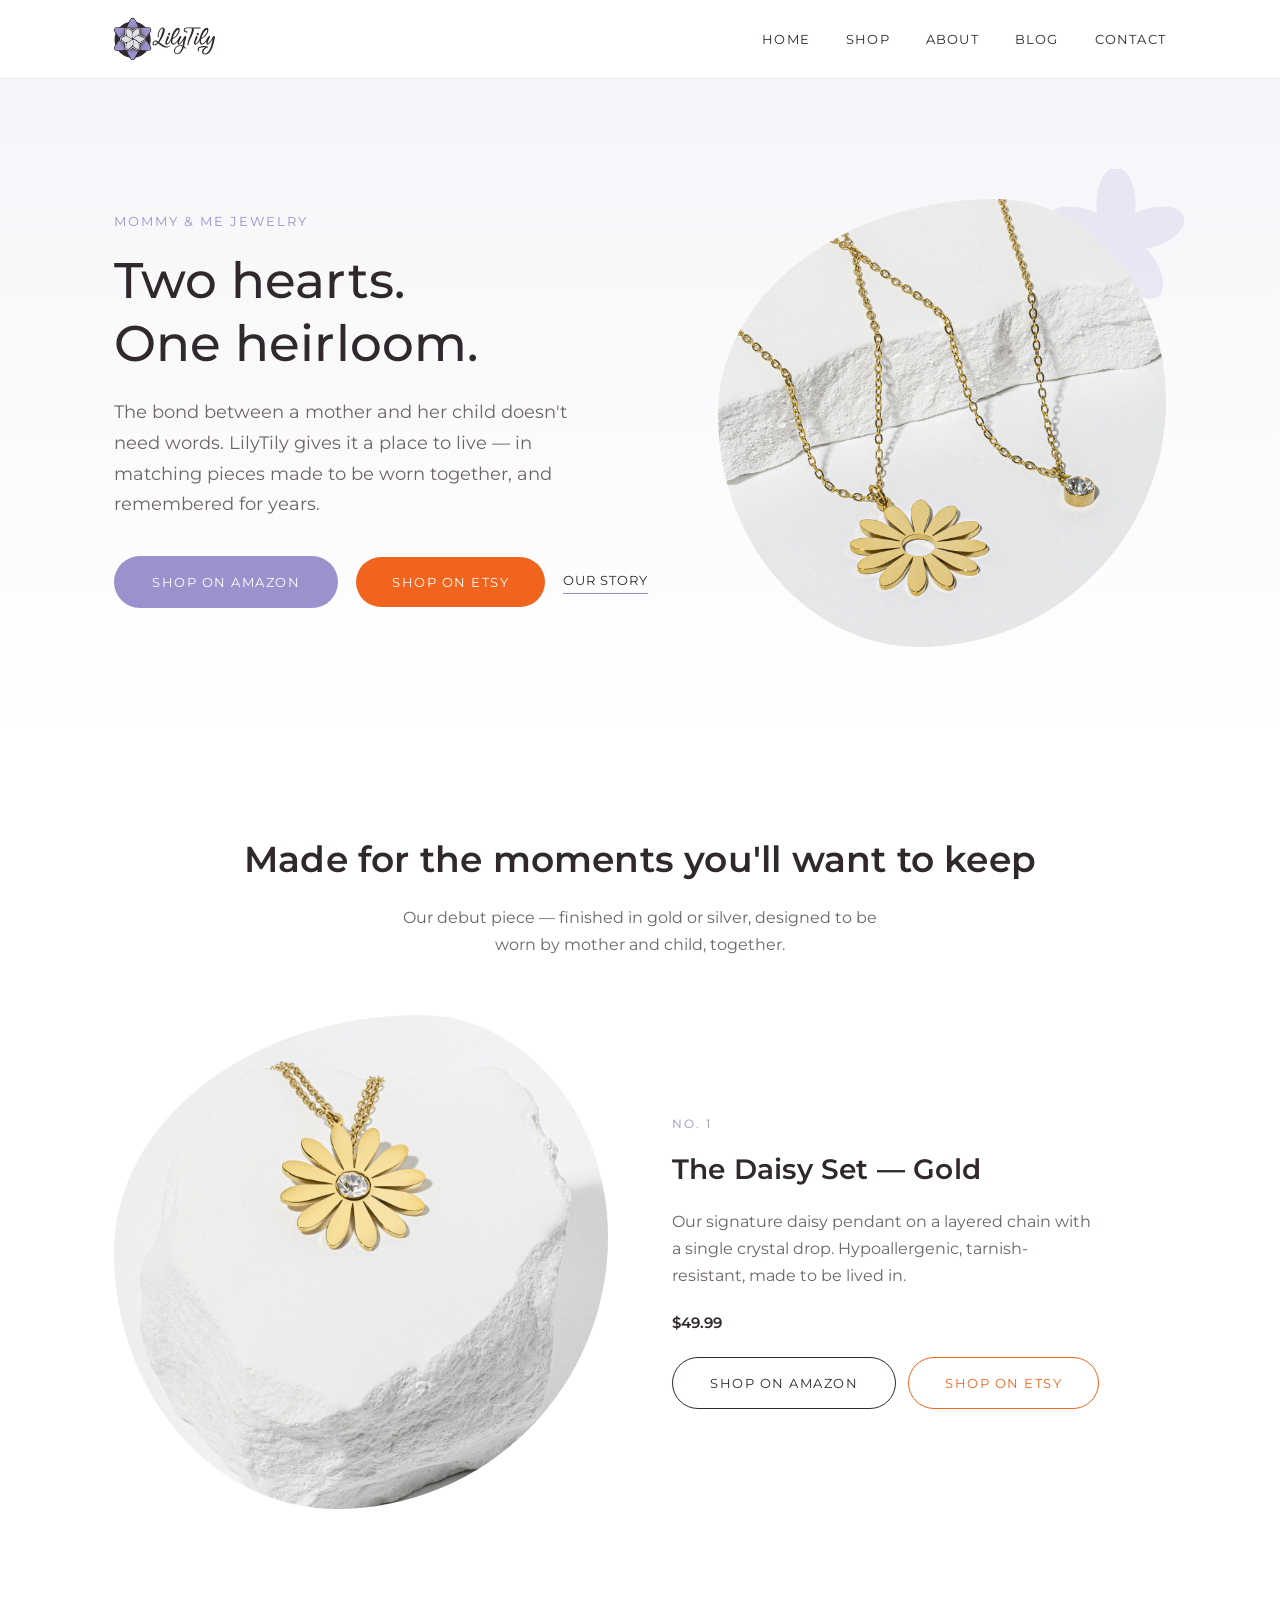
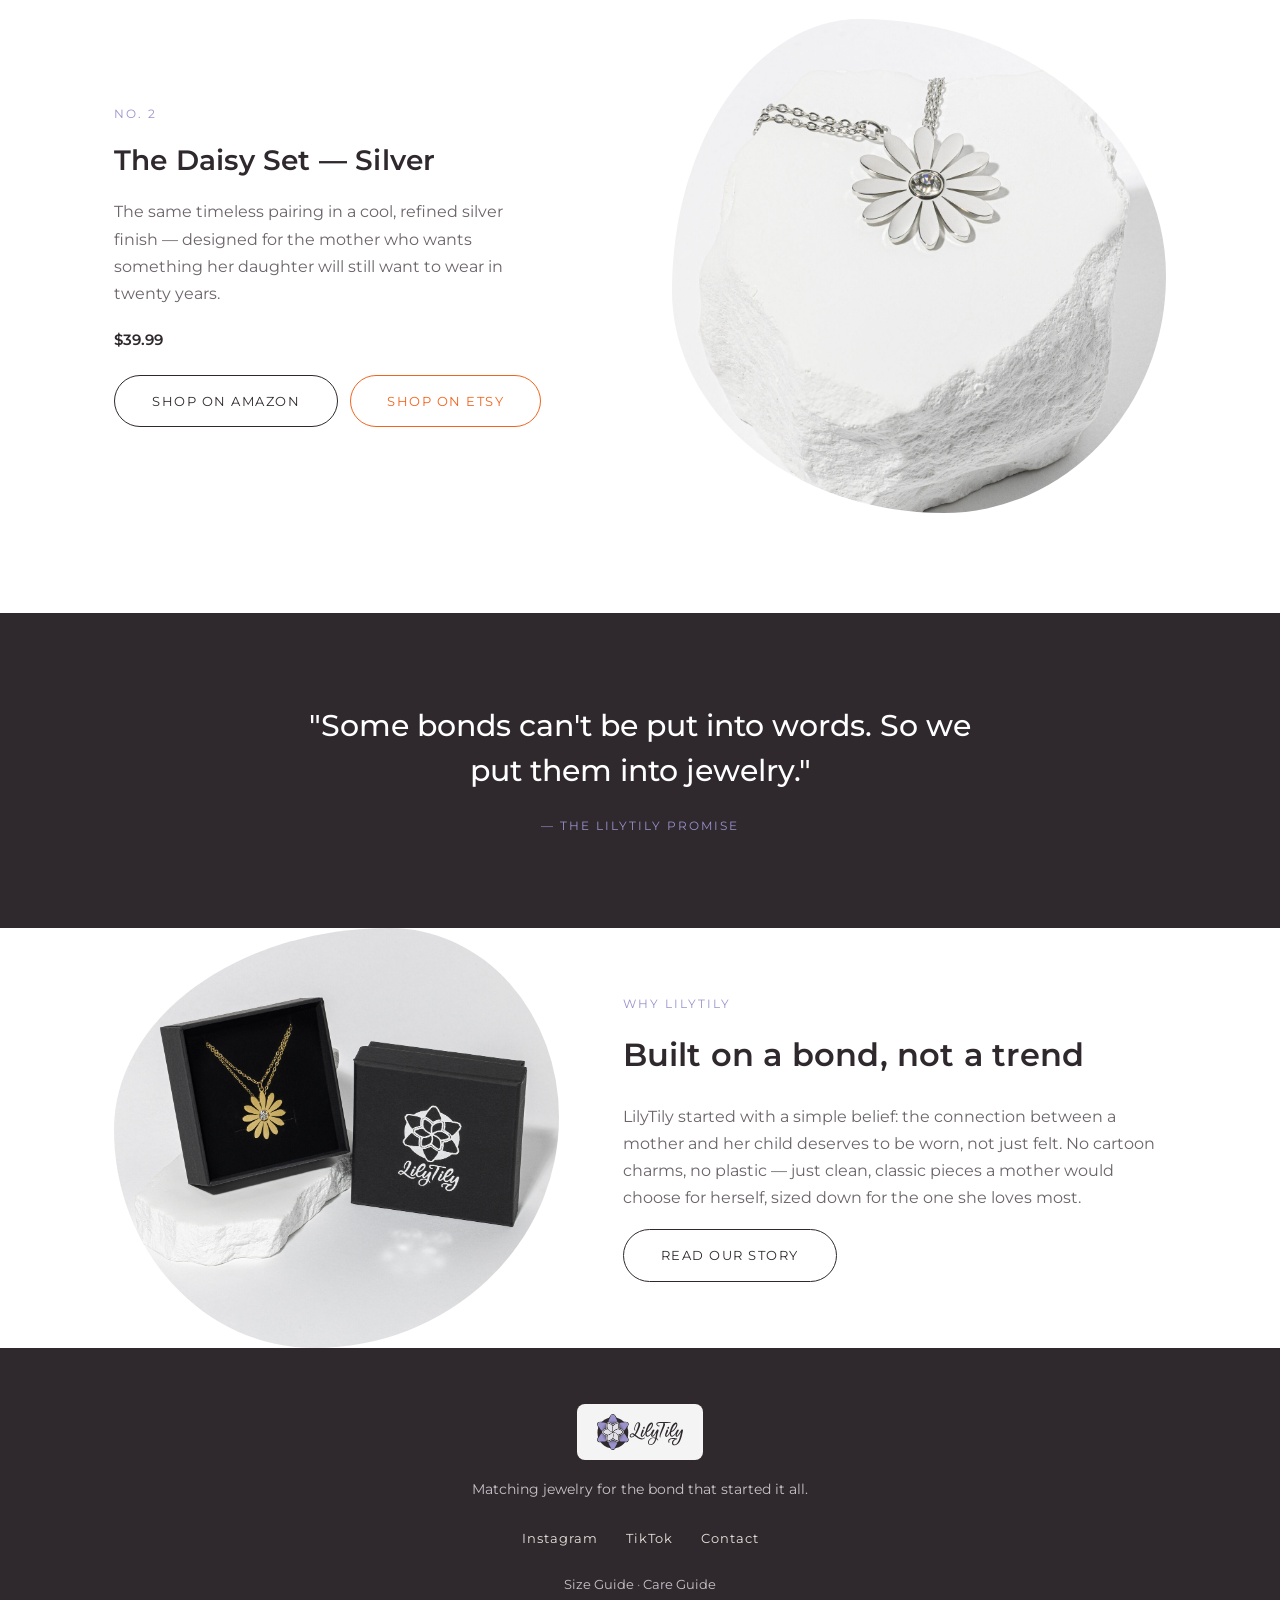
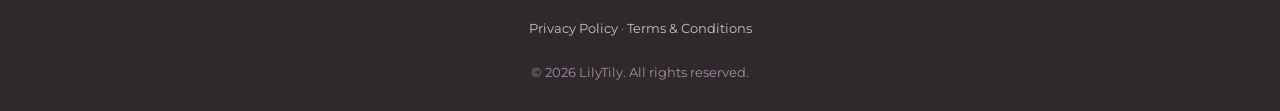
==== index.html @ 94a84ae2 "Initial commit" ====
<!DOCTYPE html>
<html lang="en">
<head>
<meta charset="UTF-8">
<meta name="viewport" content="width=device-width, initial-scale=1.0">
<title>LilyTily — Matching Mommy &amp; Me Jewelry</title>
<meta name="description" content="Classy, matching mommy-and-me jewelry sets — made to hold the moments you share.">
<link rel="preconnect" href="https://fonts.googleapis.com">
<link href="https://fonts.googleapis.com/css2?family=Montserrat:wght@400;500;600;700&display=swap" rel="stylesheet">
<link rel="stylesheet" href="css/styles.css">
</head>
<body>

<header>
  <div class="nav">
    <a href="index.html" class="logo"><img src="assets/logo.svg" alt="LilyTily"></a>
    <ul>
      <li><a href="index.html">Home</a></li>
      <li><a href="shop.html">Shop</a></li>
      <li><a href="about.html">About</a></li>
      <li><a href="https://lilytily.substack.com/" target="_blank" rel="noopener">Blog</a></li>
      <li><a href="contact.html">Contact</a></li>
    </ul>
    <button class="nav-toggle" aria-label="Toggle menu"><span></span><span></span><span></span></button>
  </div>
</header>

<section class="hero">
  <div class="wrap hero-grid">
    <div class="reveal">
      <span class="hero-eyebrow">Mommy &amp; Me Jewelry</span>
      <h1>Two hearts.<br>One heirloom.</h1>
      <p>The bond between a mother and her child doesn't need words. LilyTily gives it a place to live — in matching pieces made to be worn together, and remembered for years.</p>
      <div class="hero-actions">
        <a href="https://www.amazon.com/REPLACE-WITH-YOUR-LISTING-LINK" class="btn">Shop on Amazon</a>
        <a href="https://www.etsy.com/shop/LilyTilyShop" class="btn-etsy" target="_blank" rel="noopener">Shop on Etsy</a>
        <a href="about.html" class="text-link">Our Story</a>
      </div>
    </div>
    <div class="hero-visual reveal reveal-delay-1">
      <div class="bloom">
        <svg viewBox="0 0 100 100" style="color:var(--rose-gold)"><g fill="currentColor"><ellipse cx="50" cy="25" rx="14" ry="26"/><ellipse cx="50" cy="25" rx="14" ry="26" transform="rotate(72 50 50)"/><ellipse cx="50" cy="25" rx="14" ry="26" transform="rotate(144 50 50)"/><ellipse cx="50" cy="25" rx="14" ry="26" transform="rotate(216 50 50)"/><ellipse cx="50" cy="25" rx="14" ry="26" transform="rotate(288 50 50)"/></g></svg>
      </div>
      <div class="photo">
        <img src="assets/products/daisy-gold-lifestyle.jpg" alt="The Daisy Set necklace, gold finish">
      </div>
    </div>
  </div>
</section>

<section>
  <div class="wrap">
    <h2 class="section-title reveal">Made for the moments you'll want to keep</h2>
    <p class="section-sub reveal">Our debut piece — finished in gold or silver, designed to be worn by mother and child, together.</p>

    <div class="feature-row reveal">
      <div class="photo"><img src="assets/products/daisy-gold-closeup.jpg" alt="The Daisy Set pendant close-up, gold finish"></div>
      <div>
        <span class="eyebrow">No. 1</span>
        <h3>The Daisy Set — Gold</h3>
        <p>Our signature daisy pendant on a layered chain with a single crystal drop. Hypoallergenic, tarnish-resistant, made to be lived in.</p>
        <span class="price">$49.99</span>
        <div class="shop-actions">
          <a href="https://www.amazon.com/REPLACE-WITH-YOUR-LISTING-LINK" class="btn-outline">Shop on Amazon</a>
          <a href="https://www.etsy.com/shop/LilyTilyShop" class="btn-etsy btn-etsy-outline" target="_blank" rel="noopener">Shop on Etsy</a>
        </div>
      </div>
    </div>

    <div class="feature-row reverse reveal">
      <div class="photo photo-alt"><img src="assets/products/daisy-silver-closeup.jpg" alt="The Daisy Set pendant close-up, silver finish"></div>
      <div>
        <span class="eyebrow">No. 2</span>
        <h3>The Daisy Set — Silver</h3>
        <p>The same timeless pairing in a cool, refined silver finish — designed for the mother who wants something her daughter will still want to wear in twenty years.</p>
        <span class="price">$39.99</span>
        <div class="shop-actions">
          <a href="https://www.amazon.com/REPLACE-WITH-YOUR-LISTING-LINK" class="btn-outline">Shop on Amazon</a>
          <a href="https://www.etsy.com/shop/LilyTilyShop" class="btn-etsy btn-etsy-outline" target="_blank" rel="noopener">Shop on Etsy</a>
        </div>
      </div>
    </div>
  </div>
</section>

<div class="pull-quote reveal">
  <blockquote>"Some bonds can't be put into words. So we put them into jewelry."</blockquote>
  <cite>— The LilyTily Promise</cite>
</div>

<section class="story">
  <div class="wrap story-grid">
    <div class="story-image photo reveal">
      <img src="assets/products/daisy-gold-packaging.jpg" alt="The Daisy Set in LilyTily packaging">
    </div>
    <div class="reveal reveal-delay-1">
      <span class="eyebrow">Why LilyTily</span>
      <h2>Built on a bond, not a trend</h2>
      <p>LilyTily started with a simple belief: the connection between a mother and her child deserves to be worn, not just felt. No cartoon charms, no plastic — just clean, classic pieces a mother would choose for herself, sized down for the one she loves most.</p>
      <a href="about.html" class="btn-outline">Read Our Story</a>
    </div>
  </div>
</section>

<footer>
  <div class="logo"><img src="assets/logo.svg" alt="LilyTily"></div>
  <p class="tagline">Matching jewelry for the bond that started it all.</p>
  <div class="social">
    <a href="#">Instagram</a>
    <a href="#">TikTok</a>
    <a href="contact.html">Contact</a>
  </div>
  <p class="copyright"><a href="size.html" style="color:#c9c2c8;">Size Guide</a> &middot; <a href="care.html" style="color:#c9c2c8;">Care Guide</a></p>
  <p class="copyright">
    <a href="privacy.html" style="color:#c9c2c8;">Privacy Policy</a> &middot;
    <a href="terms.html" style="color:#c9c2c8;">Terms &amp; Conditions</a>
  </p>
  <p class="copyright">&copy; 2026 LilyTily. All rights reserved.</p>
</footer>

<script src="assets/reveal.js"></script>
<script src="assets/nav.js"></script>
</body>
</html>
---- css/styles.css ----
/* LilyTily — shared styles */
:root {
  --ivory: #FFFFFF;
  --blush: #DFDFE5;
  --rose-gold: #9992CC;
  --charcoal: #2F292E;
  --gold: #9992CC;
  --muted: #6b6469;
}

* { box-sizing: border-box; margin: 0; padding: 0; }

html { scroll-behavior: smooth; }

body {
  font-family: 'Montserrat', Arial, sans-serif;
  color: var(--charcoal);
  background: var(--ivory);
  line-height: 1.7;
  overflow-x: hidden;
}

h2, h3, .serif {
  font-family: 'Montserrat', Arial, sans-serif;
  font-weight: 600;
  letter-spacing: 0.2px;
}

h1 {
  font-family: 'Montserrat', Arial, sans-serif;
  font-weight: 500;
  letter-spacing: 0.2px;
  line-height: 1.25;
}

a { color: var(--rose-gold); text-decoration: none; }
img { max-width: 100%; display: block; }

.wrap { max-width: 1100px; margin: 0 auto; padding: 0 24px; }
.wrap-narrow { max-width: 720px; margin: 0 auto; padding: 0 24px; }

/* Scroll reveal */
.reveal {
  opacity: 0;
  transform: translateY(24px);
  transition: opacity 0.8s ease, transform 0.8s ease;
}
.reveal.is-visible { opacity: 1; transform: translateY(0); }
.reveal-delay-1 { transition-delay: 0.12s; }
.reveal-delay-2 { transition-delay: 0.24s; }

/* Header */
header {
  background: rgba(255,255,255,0.92);
  backdrop-filter: blur(6px);
  border-bottom: 1px solid #ece9ec;
  position: sticky;
  top: 0;
  z-index: 10;
}
.nav {
  display: flex;
  align-items: center;
  justify-content: space-between;
  padding: 18px 24px;
  max-width: 1100px;
  margin: 0 auto;
  position: relative;
}
.logo { display: flex; align-items: center; }
.logo img { height: 42px; }
.nav ul {
  list-style: none;
  display: flex;
  gap: 36px;
}
.nav a {
  color: var(--charcoal);
  font-size: 13px;
  letter-spacing: 1.2px;
  text-transform: uppercase;
}
.nav a:hover { color: var(--rose-gold); }

/* Mobile nav toggle */
.nav-toggle {
  display: none;
  flex-direction: column;
  justify-content: center;
  gap: 5px;
  width: 32px;
  height: 32px;
  background: none;
  border: none;
  cursor: pointer;
  padding: 0;
}
.nav-toggle span {
  display: block;
  width: 100%;
  height: 2px;
  background: var(--charcoal);
  transition: transform 0.2s ease, opacity 0.2s ease;
}
.nav.open .nav-toggle span:nth-child(1) { transform: translateY(7px) rotate(45deg); }
.nav.open .nav-toggle span:nth-child(2) { opacity: 0; }
.nav.open .nav-toggle span:nth-child(3) { transform: translateY(-7px) rotate(-45deg); }

/* Decorative flower motif (brand mark, reused as soft texture) */
.bloom {
  position: absolute;
  opacity: 0.16;
  z-index: 0;
  pointer-events: none;
}
.bloom svg { width: 100%; height: 100%; display: block; }

/* Organic blob shapes for image placeholders */
.blob {
  position: relative;
  background: linear-gradient(135deg, var(--blush) 0%, #efeef5 100%);
  border-radius: 62% 38% 55% 45% / 48% 45% 55% 52%;
  display: flex;
  align-items: center;
  justify-content: center;
  overflow: hidden;
}
.blob::after {
  content: '';
  position: absolute;
  inset: 0;
  background: radial-gradient(circle at 30% 25%, rgba(255,255,255,0.5), transparent 60%);
}
.blob .bloom-icon {
  width: 46%;
  opacity: 0.55;
  position: relative;
  z-index: 1;
}
.blob-alt {
  border-radius: 38% 62% 45% 55% / 55% 52% 48% 45%;
  background: linear-gradient(135deg, #efeef5 0%, var(--blush) 100%);
}

/* Hero */
.hero {
  position: relative;
  padding: 120px 24px 110px;
  background: linear-gradient(180deg, #f6f5f9 0%, var(--ivory) 100%);
  overflow: hidden;
}
.hero-grid {
  display: grid;
  grid-template-columns: 1.1fr 0.9fr;
  gap: 56px;
  align-items: center;
  position: relative;
  z-index: 1;
}
.hero-eyebrow {
  font-size: 13px;
  letter-spacing: 2px;
  text-transform: uppercase;
  color: var(--rose-gold);
  margin-bottom: 18px;
  display: block;
}
.hero h1 { font-size: 50px; margin-bottom: 22px; }
.hero p {
  font-size: 18px;
  max-width: 480px;
  margin-bottom: 36px;
  color: var(--muted);
}
.hero-actions { display: flex; gap: 18px; align-items: center; flex-wrap: wrap; }
.shop-actions { display: flex; gap: 12px; flex-wrap: wrap; align-items: center; margin-top: 8px; }
.btn-etsy {
  display: inline-block;
  background: #F1641E;
  color: #fff;
  padding: 14px 36px;
  border-radius: 999px;
  font-size: 13px;
  letter-spacing: 1.5px;
  text-transform: uppercase;
  transition: background 0.25s ease, transform 0.25s ease;
}
.btn-etsy:hover { background: var(--charcoal); transform: translateY(-1px); }
.btn-etsy.btn-etsy-outline {
  background: none;
  border: 1px solid #F1641E;
  color: #F1641E;
}
.btn-etsy.btn-etsy-outline:hover { background: #F1641E; color: #fff; }
.hero-visual {
  position: relative;
  height: 420px;
}
.hero-visual .blob { width: 100%; height: 100%; }
.hero-visual .bloom { width: 140px; height: 140px; top: -30px; right: -20px; }

.btn {
  display: inline-block;
  background: var(--rose-gold);
  color: #fff;
  padding: 15px 38px;
  border-radius: 999px;
  font-size: 13px;
  letter-spacing: 1.5px;
  text-transform: uppercase;
  transition: background 0.25s ease, transform 0.25s ease;
}
.btn:hover { background: var(--charcoal); transform: translateY(-1px); }
.btn-outline {
  display: inline-block;
  border: 1px solid var(--charcoal);
  color: var(--charcoal);
  padding: 14px 37px;
  border-radius: 999px;
  font-size: 13px;
  letter-spacing: 1.5px;
  text-transform: uppercase;
  transition: background 0.25s ease, color 0.25s ease;
}
.btn-outline:hover { background: var(--charcoal); color: #fff; }
.text-link {
  font-size: 13px;
  letter-spacing: 1px;
  text-transform: uppercase;
  color: var(--charcoal);
  border-bottom: 1px solid var(--rose-gold);
  padding-bottom: 2px;
}

/* Sections */
section { padding: 100px 0; position: relative; }
.section-title {
  text-align: center;
  font-size: 36px;
  margin-bottom: 14px;
}
.section-sub {
  text-align: center;
  color: var(--muted);
  max-width: 480px;
  margin: 0 auto 56px;
}

/* Pull quote */
.pull-quote {
  text-align: center;
  padding: 90px 24px;
  background: var(--charcoal);
  color: #fff;
  position: relative;
}
.pull-quote blockquote {
  font-size: 30px;
  font-weight: 500;
  max-width: 680px;
  margin: 0 auto 18px;
  line-height: 1.5;
}
.pull-quote cite {
  font-size: 12px;
  letter-spacing: 2px;
  text-transform: uppercase;
  color: var(--gold);
  font-style: normal;
}

/* Featured / alternating product rows */
.feature-row {
  display: grid;
  grid-template-columns: 1fr 1fr;
  gap: 64px;
  align-items: center;
  margin-bottom: 110px;
}
.feature-row:last-child { margin-bottom: 0; }
.feature-row.reverse > *:first-child { order: 2; }
.feature-row .blob { height: 380px; }
.feature-row .eyebrow {
  font-size: 12px;
  letter-spacing: 2px;
  text-transform: uppercase;
  color: var(--rose-gold);
  margin-bottom: 12px;
  display: block;
}
.feature-row h3 { font-size: 28px; margin-bottom: 14px; }
.feature-row p { color: var(--muted); margin-bottom: 20px; max-width: 420px; }
.feature-row .price { font-size: 15px; font-weight: 600; color: var(--charcoal); margin-bottom: 22px; display: block; }

/* Simple product grid (shop page) */
.grid {
  display: grid;
  grid-template-columns: repeat(3, 1fr);
  gap: 40px;
}
.card { text-align: center; }
.card .blob { height: 240px; margin-bottom: 24px; }
.card:nth-child(2) { margin-top: 28px; }
.card h3 { font-size: 19px; margin-bottom: 8px; }
.card p { font-size: 14px; color: var(--muted); margin-bottom: 14px; }
.price { font-weight: 600; color: var(--rose-gold); margin-bottom: 18px; }

/* Story / about block */
.story { background: var(--ivory); padding: 0; }
.story-grid {
  display: grid;
  grid-template-columns: 0.9fr 1.1fr;
  gap: 64px;
  align-items: center;
}
.story-image { height: 420px; }
.story .eyebrow {
  font-size: 12px;
  letter-spacing: 2px;
  text-transform: uppercase;
  color: var(--rose-gold);
  margin-bottom: 14px;
  display: block;
}
.story h2 { font-size: 32px; margin-bottom: 20px; }
.story p { color: var(--muted); margin-bottom: 18px; }

/* Footer */
footer {
  background: var(--charcoal);
  color: #e9e3dc;
  padding: 56px 24px 28px;
  text-align: center;
}
footer .logo {
  display: inline-flex;
  justify-content: center;
  background: rgba(255,255,255,0.95);
  padding: 10px 20px;
  border-radius: 8px;
}
footer .logo img { height: 36px; }
footer .tagline { font-size: 14px; color: #c9c2c8; margin-top: 18px; max-width: 360px; margin-left: auto; margin-right: auto; }
footer p.copyright { font-size: 13px; color: #9b939a; margin-top: 22px; }
footer .social { margin-top: 22px; }
footer .social a { color: #e9e3dc; margin: 0 12px; font-size: 13px; letter-spacing: 1px; }
footer .social a:hover { color: var(--gold); }

/* Contact form */
.contact-form { max-width: 520px; margin: 0 auto; }
.contact-form label { display: block; font-size: 13px; letter-spacing: 0.5px; margin-bottom: 6px; text-transform: uppercase; color: var(--muted); }
.contact-form input, .contact-form textarea {
  width: 100%;
  padding: 13px 16px;
  margin-bottom: 22px;
  border: 1px solid #e3e1e6;
  border-radius: 10px;
  background: #fff;
  font-family: inherit;
  font-size: 15px;
}
.contact-form input:focus, .contact-form textarea:focus {
  outline: none;
  border-color: var(--rose-gold);
}

/* Real product photography */
.photo {
  position: relative;
  border-radius: 62% 38% 55% 45% / 48% 45% 55% 52%;
  overflow: hidden;
  background: var(--blush);
}
.photo img {
  width: 100%;
  height: 100%;
  object-fit: cover;
}
.photo-alt { border-radius: 38% 62% 45% 55% / 55% 52% 48% 45%; }

/* Color swatches (gold / silver toggle) */
.swatches { display: flex; align-items: center; gap: 14px; margin-bottom: 26px; }
.swatch-label { font-size: 12px; letter-spacing: 1.5px; text-transform: uppercase; color: var(--muted); }
.swatch {
  width: 30px;
  height: 30px;
  border-radius: 50%;
  border: 2px solid transparent;
  cursor: pointer;
  padding: 0;
  position: relative;
}
.swatch::after {
  content: '';
  position: absolute;
  inset: 4px;
  border-radius: 50%;
}
.swatch-gold::after { background: linear-gradient(135deg, #e9d8a0, #b8943f); }
.swatch-silver::after { background: linear-gradient(135deg, #f3f3f5, #b8b9bf); }
.swatch.active { border-color: var(--rose-gold); }

/* Single-product shop layout */
.product-feature {
  display: grid;
  grid-template-columns: 1fr 1fr;
  gap: 64px;
  align-items: center;
}
.product-feature .photo { height: 460px; }
.product-gallery { display: grid; grid-template-columns: 1fr 1fr; gap: 16px; margin-top: 16px; }
.product-gallery .photo { height: 200px; }

/* Care Guide page */
.care-section { padding: 56px 0; }
.care-section:first-of-type { padding-top: 0; }
.care-heading {
  display: flex;
  align-items: center;
  gap: 10px;
  font-size: 22px;
  margin-bottom: 18px;
  color: var(--charcoal);
}
.care-heading .heading-icon { width: 22px; height: 22px; color: var(--rose-gold); flex-shrink: 0; }
.care-intro { color: var(--muted); max-width: 680px; margin-bottom: 8px; }

.care-icons {
  display: grid;
  grid-template-columns: repeat(3, 1fr);
  gap: 24px;
  margin-top: 32px;
}
.icon-card {
  background: linear-gradient(135deg, var(--blush) 0%, #efeef5 100%);
  border-radius: 28px 14px 28px 14px;
  padding: 28px 22px;
  text-align: center;
}
.icon-card .icon-circle {
  width: 56px;
  height: 56px;
  margin: 0 auto 16px;
  border-radius: 50%;
  background: #fff;
  display: flex;
  align-items: center;
  justify-content: center;
}
.icon-card .icon-circle svg { width: 28px; height: 28px; color: var(--rose-gold); }
.icon-card h4 { font-size: 16px; margin-bottom: 6px; color: var(--charcoal); }
.icon-card p { font-size: 14px; color: var(--muted); margin: 0; line-height: 1.5; }

.checklist { list-style: none; margin-top: 22px; }
.checklist li {
  display: flex;
  align-items: flex-start;
  gap: 14px;
  margin-bottom: 18px;
  color: var(--muted);
}
.checklist .item-icon {
  width: 26px;
  height: 26px;
  flex-shrink: 0;
  border-radius: 50%;
  background: var(--rose-gold);
  display: flex;
  align-items: center;
  justify-content: center;
  margin-top: 1px;
}
.checklist .item-icon svg { width: 14px; height: 14px; color: #fff; }
.checklist strong { color: var(--charcoal); }

.avoid-list { list-style: none; margin-top: 22px; }
.avoid-list li {
  display: flex;
  align-items: flex-start;
  gap: 14px;
  margin-bottom: 18px;
  color: var(--muted);
}
.avoid-list .item-icon {
  width: 26px;
  height: 26px;
  flex-shrink: 0;
  border-radius: 50%;
  border: 1.5px solid var(--charcoal);
  display: flex;
  align-items: center;
  justify-content: center;
  margin-top: 1px;
}
.avoid-list .item-icon svg { width: 14px; height: 14px; color: var(--charcoal); }
.avoid-list strong { color: var(--charcoal); }

.clean-grid {
  display: grid;
  grid-template-columns: 1fr 1fr;
  gap: 28px;
  margin-top: 22px;
}
.clean-col {
  background: #fbfafc;
  border: 1px solid #ece9ec;
  border-radius: 20px;
  padding: 26px 24px;
}
.clean-col h4 {
  font-size: 15px;
  letter-spacing: 0.5px;
  color: var(--rose-gold);
  text-transform: uppercase;
  margin-bottom: 14px;
}
.clean-col p { color: var(--muted); font-size: 15px; }
.step-list { list-style: none; counter-reset: step; }
.step-list li {
  counter-increment: step;
  display: flex;
  gap: 12px;
  margin-bottom: 14px;
  color: var(--muted);
  font-size: 15px;
}
.step-list li::before {
  content: counter(step);
  flex-shrink: 0;
  width: 22px;
  height: 22px;
  border-radius: 50%;
  background: var(--charcoal);
  color: #fff;
  font-size: 12px;
  font-weight: 600;
  display: flex;
  align-items: center;
  justify-content: center;
}

.care-closing {
  text-align: center;
  font-size: 14px;
  color: var(--muted);
  margin-top: 8px;
}

@media (max-width: 768px) {
  .care-icons { grid-template-columns: 1fr; }
  .clean-grid { grid-template-columns: 1fr; }
}

/* Size Guide page */
.size-at-a-glance {
  display: grid;
  grid-template-columns: 1fr 1fr;
  gap: 24px;
  margin-top: 28px;
}
.size-card {
  border-radius: 24px;
  padding: 30px 28px;
}
.size-card.mom { background: var(--blush); }
.size-card.daughter { background: #eef0f6; }
.size-card .size-card-head {
  display: flex;
  align-items: center;
  gap: 10px;
  margin-bottom: 14px;
}
.size-card .size-card-head svg { width: 22px; height: 22px; color: var(--rose-gold); }
.size-card .size-card-head span {
  font-size: 13px;
  letter-spacing: 0.5px;
  text-transform: uppercase;
  color: var(--charcoal);
  font-weight: 600;
}
.size-card .size-length {
  font-size: 32px;
  color: var(--rose-gold);
  margin-bottom: 14px;
}
.size-card p { color: var(--muted); font-size: 14px; margin-bottom: 6px; }
.size-card p:last-child { margin-bottom: 0; }
.size-card p em { color: var(--charcoal); font-style: italic; }

.size-table-wrap { overflow-x: auto; margin-top: 24px; }
.size-table { width: 100%; border-collapse: collapse; font-size: 14px; }
.size-table th {
  background: var(--charcoal);
  color: #fff;
  text-align: left;
  padding: 12px 16px;
  font-size: 13px;
  letter-spacing: 0.4px;
  text-transform: uppercase;
}
.size-table td {
  padding: 12px 16px;
  border-bottom: 1px solid #ece9ec;
  color: var(--muted);
}
.size-table td strong { color: var(--charcoal); }
.size-table tr:last-child td { border-bottom: none; }
.size-dot-row { display: flex; gap: 3px; }
.size-dot-row span {
  width: 6px;
  height: 6px;
  border-radius: 50%;
  background: var(--rose-gold);
  display: inline-block;
}

.extender-note {
  background: #fbf6ec;
  border: 1px solid #ecdfc3;
  border-radius: 18px;
  padding: 22px 26px;
  margin-top: 26px;
}
.extender-note h4 {
  font-size: 14px;
  letter-spacing: 0.5px;
  text-transform: uppercase;
  color: var(--rose-gold);
  margin-bottom: 8px;
}
.extender-note p { color: var(--muted); font-size: 15px; margin: 0; }

.measure-steps { list-style: none; margin-top: 22px; counter-reset: mstep; }
.measure-steps li {
  counter-increment: mstep;
  display: flex;
  gap: 14px;
  align-items: flex-start;
  margin-bottom: 16px;
  color: var(--muted);
}
.measure-steps li::before {
  content: counter(mstep);
  flex-shrink: 0;
  width: 26px;
  height: 26px;
  border-radius: 50%;
  background: var(--rose-gold);
  color: #fff;
  font-size: 13px;
  font-weight: 600;
  display: flex;
  align-items: center;
  justify-content: center;
}

@media (max-width: 768px) {
  .size-at-a-glance { grid-template-columns: 1fr; }
  .size-table { font-size: 13px; }
}

/* Legal pages */
.legal { padding: 60px 0 100px; }
.legal h2 { font-size: 22px; margin: 44px 0 14px; }
.legal h2:first-child { margin-top: 0; }
.legal p, .legal li { color: var(--muted); margin-bottom: 14px; }
.legal ul { padding-left: 22px; margin-bottom: 14px; }
.legal .updated { font-size: 13px; color: var(--muted); margin-bottom: 40px; display: block; }
.legal strong { color: var(--charcoal); }

@media (max-width: 860px) {
  .hero-grid { grid-template-columns: 1fr; text-align: center; }
  .hero p { margin-left: auto; margin-right: auto; }
  .hero-actions { justify-content: center; }
  .hero-visual { height: 280px; order: -1; }
  .feature-row, .feature-row.reverse { grid-template-columns: 1fr; }
  .feature-row.reverse > *:first-child { order: 0; }
  .story-grid { grid-template-columns: 1fr; }
  .product-feature { grid-template-columns: 1fr; }
  .swatches { justify-content: center; }
}

@media (max-width: 768px) {
  .nav-toggle { display: flex; }
  .nav ul {
    display: none;
    position: absolute;
    top: 100%;
    left: 0;
    right: 0;
    flex-direction: column;
    gap: 0;
    background: #fff;
    border-bottom: 1px solid #ece9ec;
    padding: 8px 24px 16px;
    box-shadow: 0 8px 16px rgba(0,0,0,0.04);
  }
  .nav.open ul { display: flex; }
  .nav ul li { padding: 12px 0; border-top: 1px solid #f1eff2; }
  .nav ul li:first-child { border-top: none; }
  .hero h1 { font-size: 32px; }
  .pull-quote blockquote { font-size: 22px; }
  .grid { grid-template-columns: 1fr; }
  .card:nth-child(2) { margin-top: 0; }
}
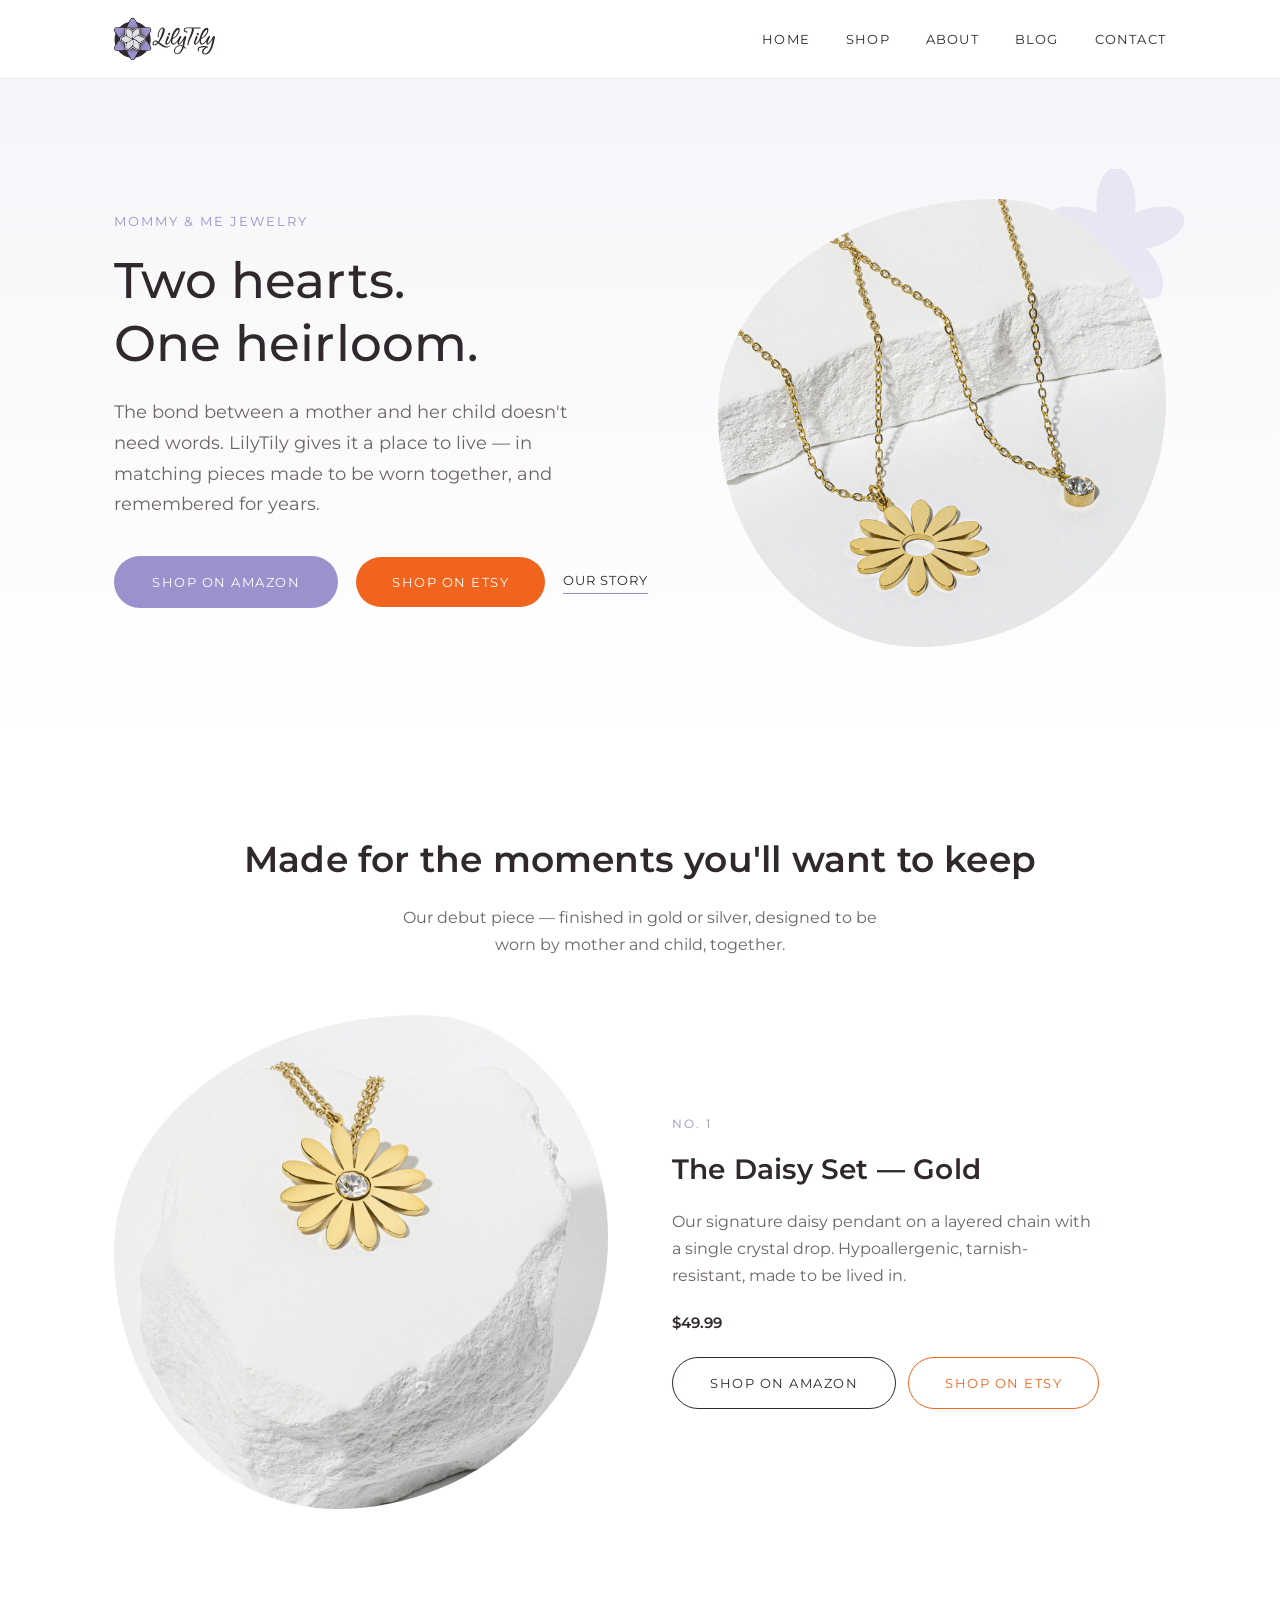
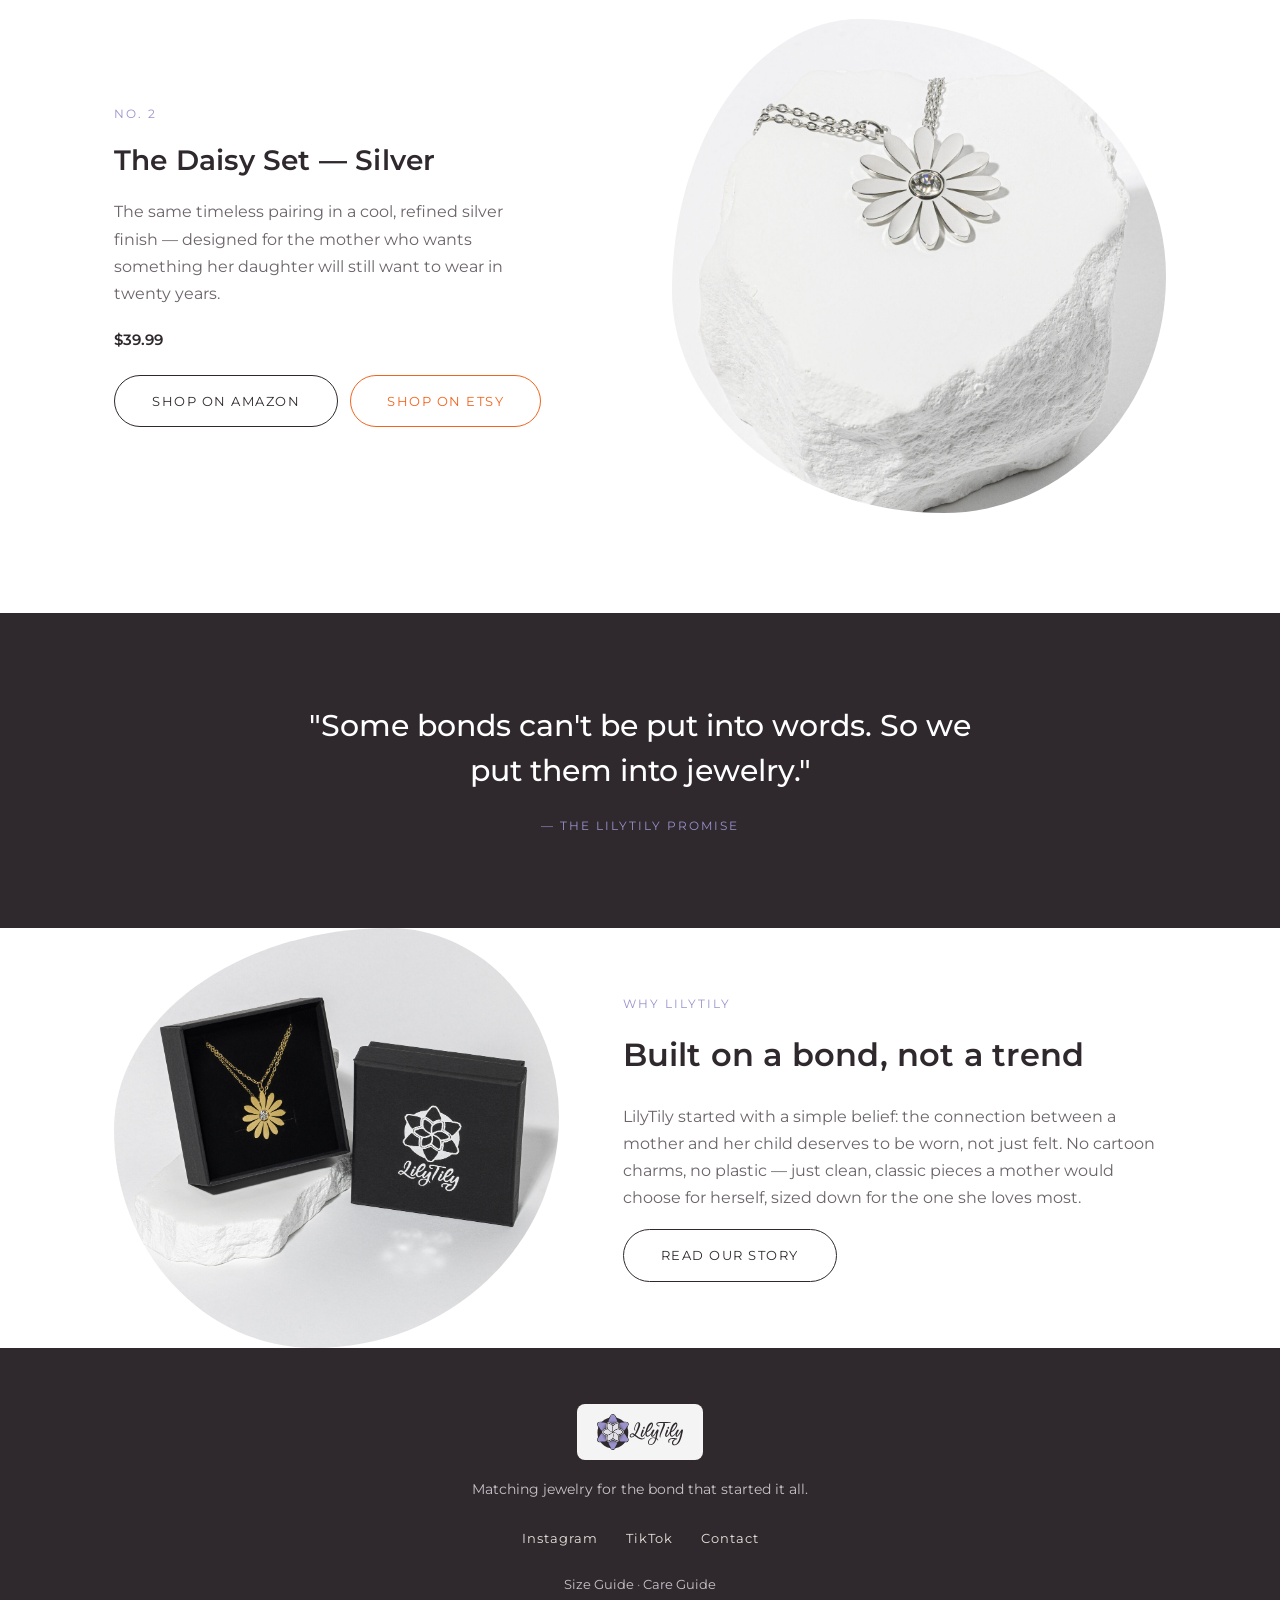
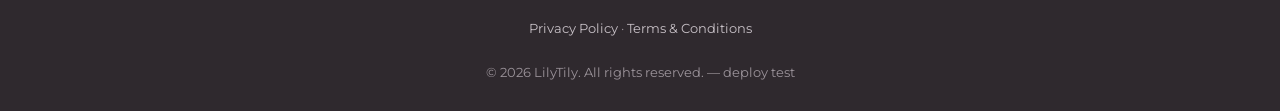
==== commit 5e2db468: "Update index.html" ====
--- a/index.html
+++ b/index.html
@@ -115,7 +115,7 @@
     <a href="privacy.html" style="color:#c9c2c8;">Privacy Policy</a> &middot;
     <a href="terms.html" style="color:#c9c2c8;">Terms &amp; Conditions</a>
   </p>
-  <p class="copyright">&copy; 2026 LilyTily. All rights reserved.</p>
+  <p class="copyright">&copy; 2026 LilyTily. All rights reserved. — deploy test</p>
 </footer>
 
 <script src="assets/reveal.js"></script>
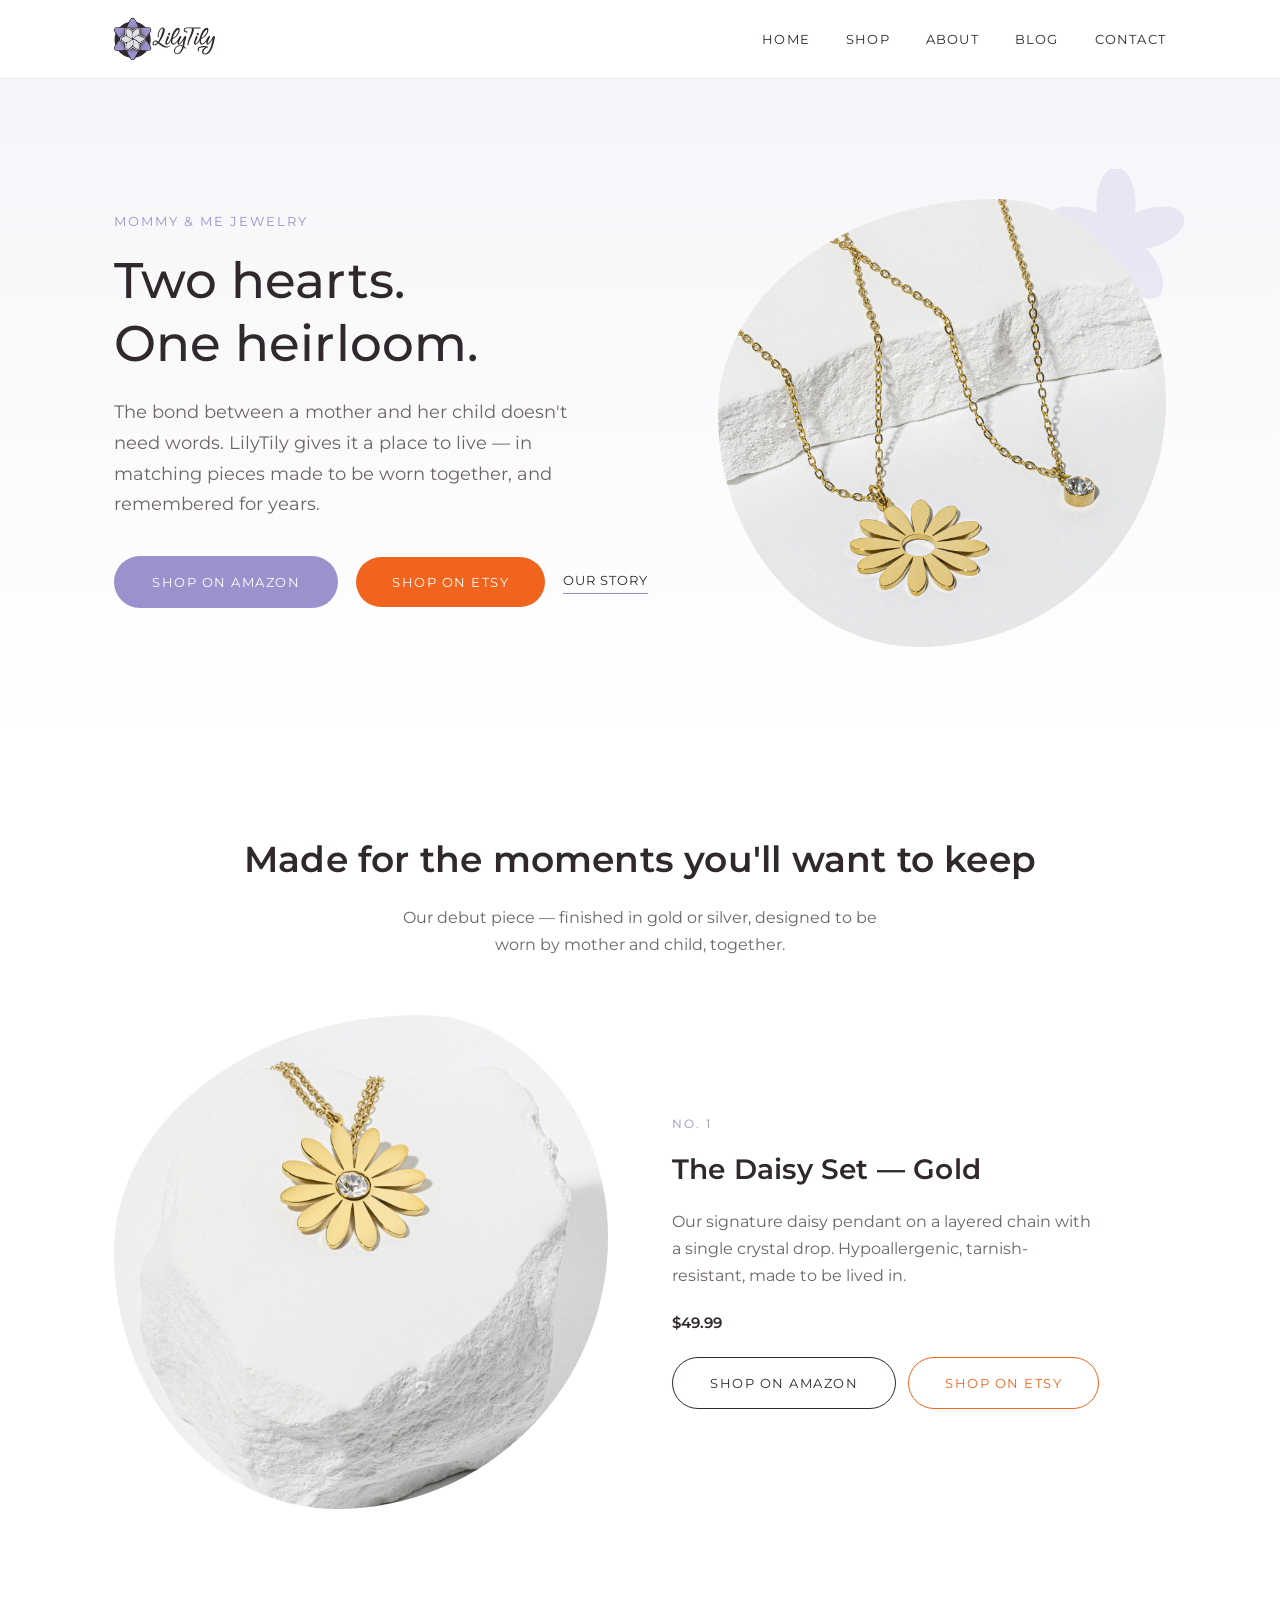
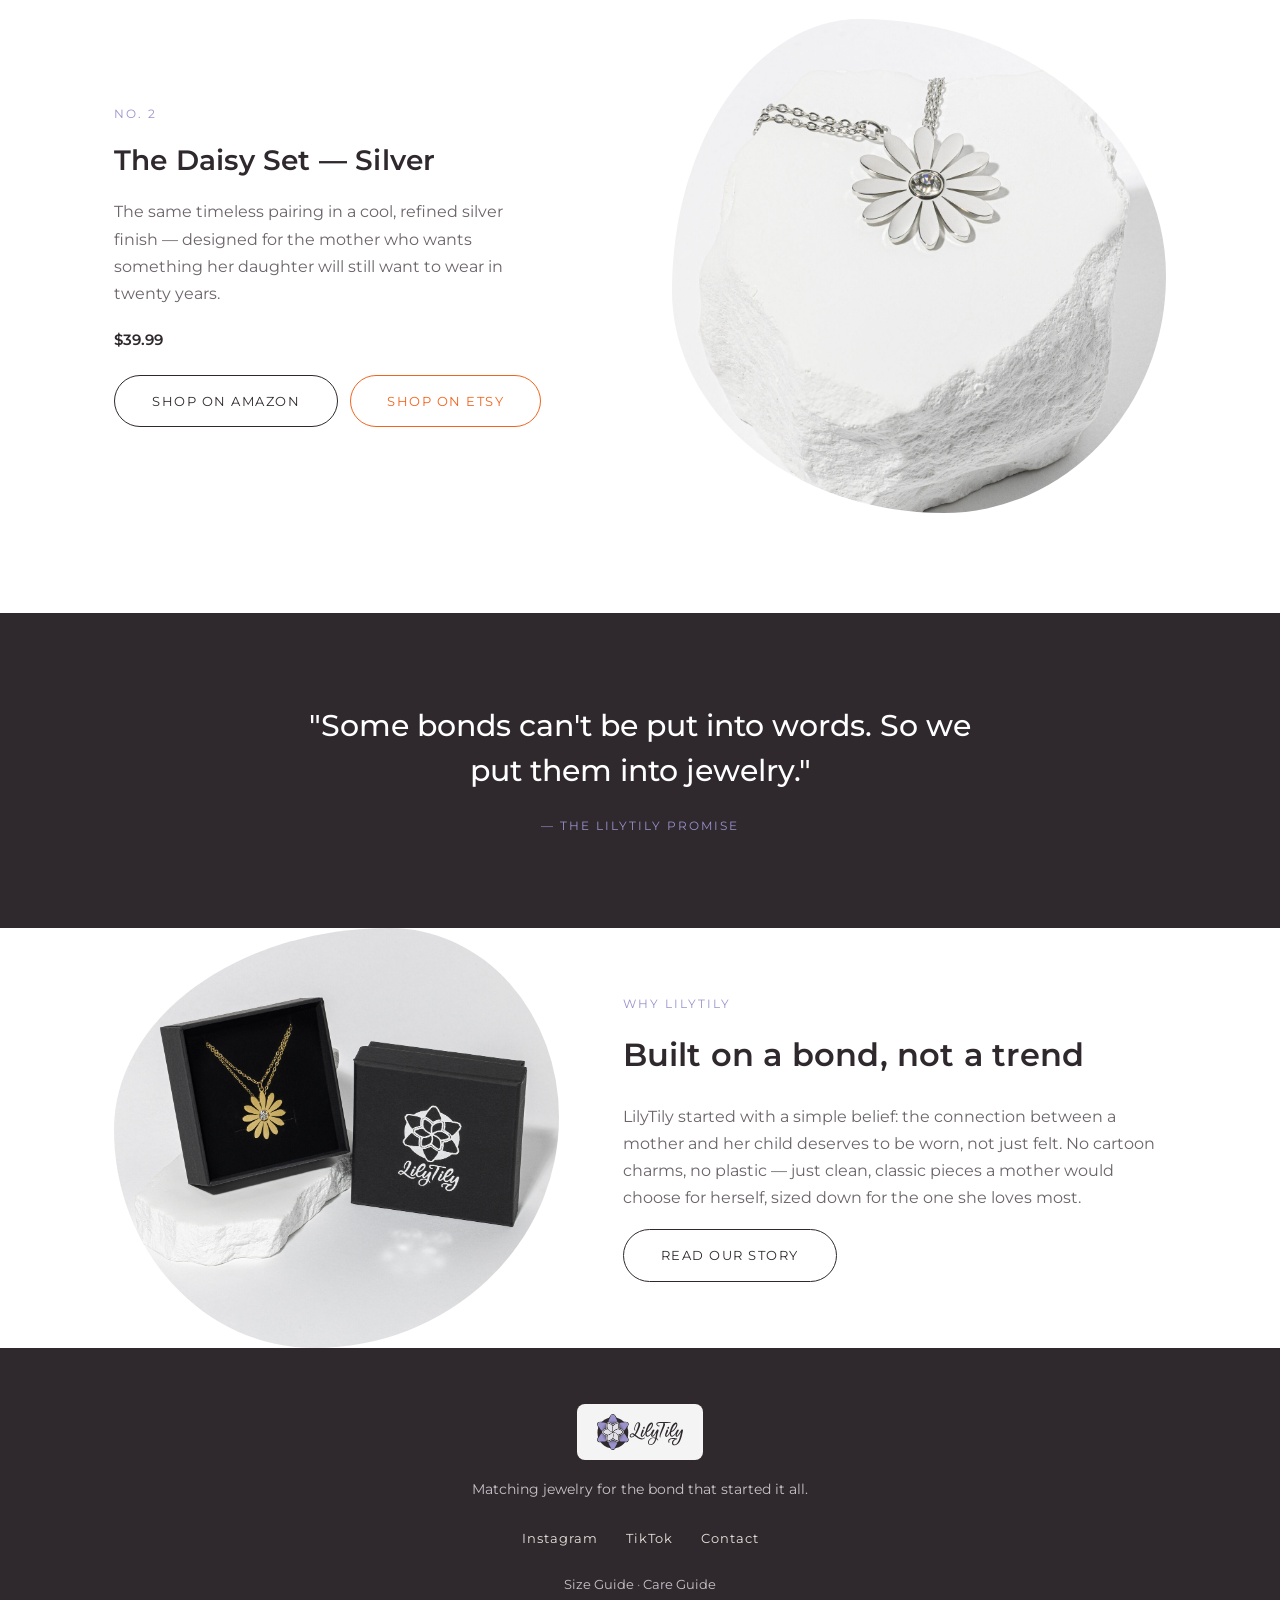
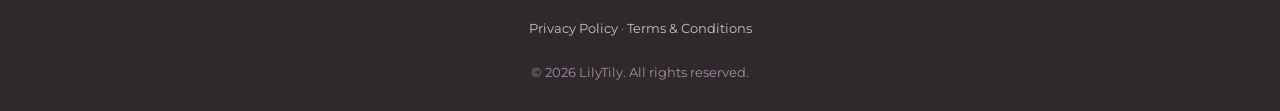
==== commit 4e331f9d: "Update index.html" ====
--- a/index.html
+++ b/index.html
@@ -115,7 +115,7 @@
     <a href="privacy.html" style="color:#c9c2c8;">Privacy Policy</a> &middot;
     <a href="terms.html" style="color:#c9c2c8;">Terms &amp; Conditions</a>
   </p>
-  <p class="copyright">&copy; 2026 LilyTily. All rights reserved. — deploy test</p>
+  <p class="copyright">&copy; 2026 LilyTily. All rights reserved.</p>
 </footer>
 
 <script src="assets/reveal.js"></script>
